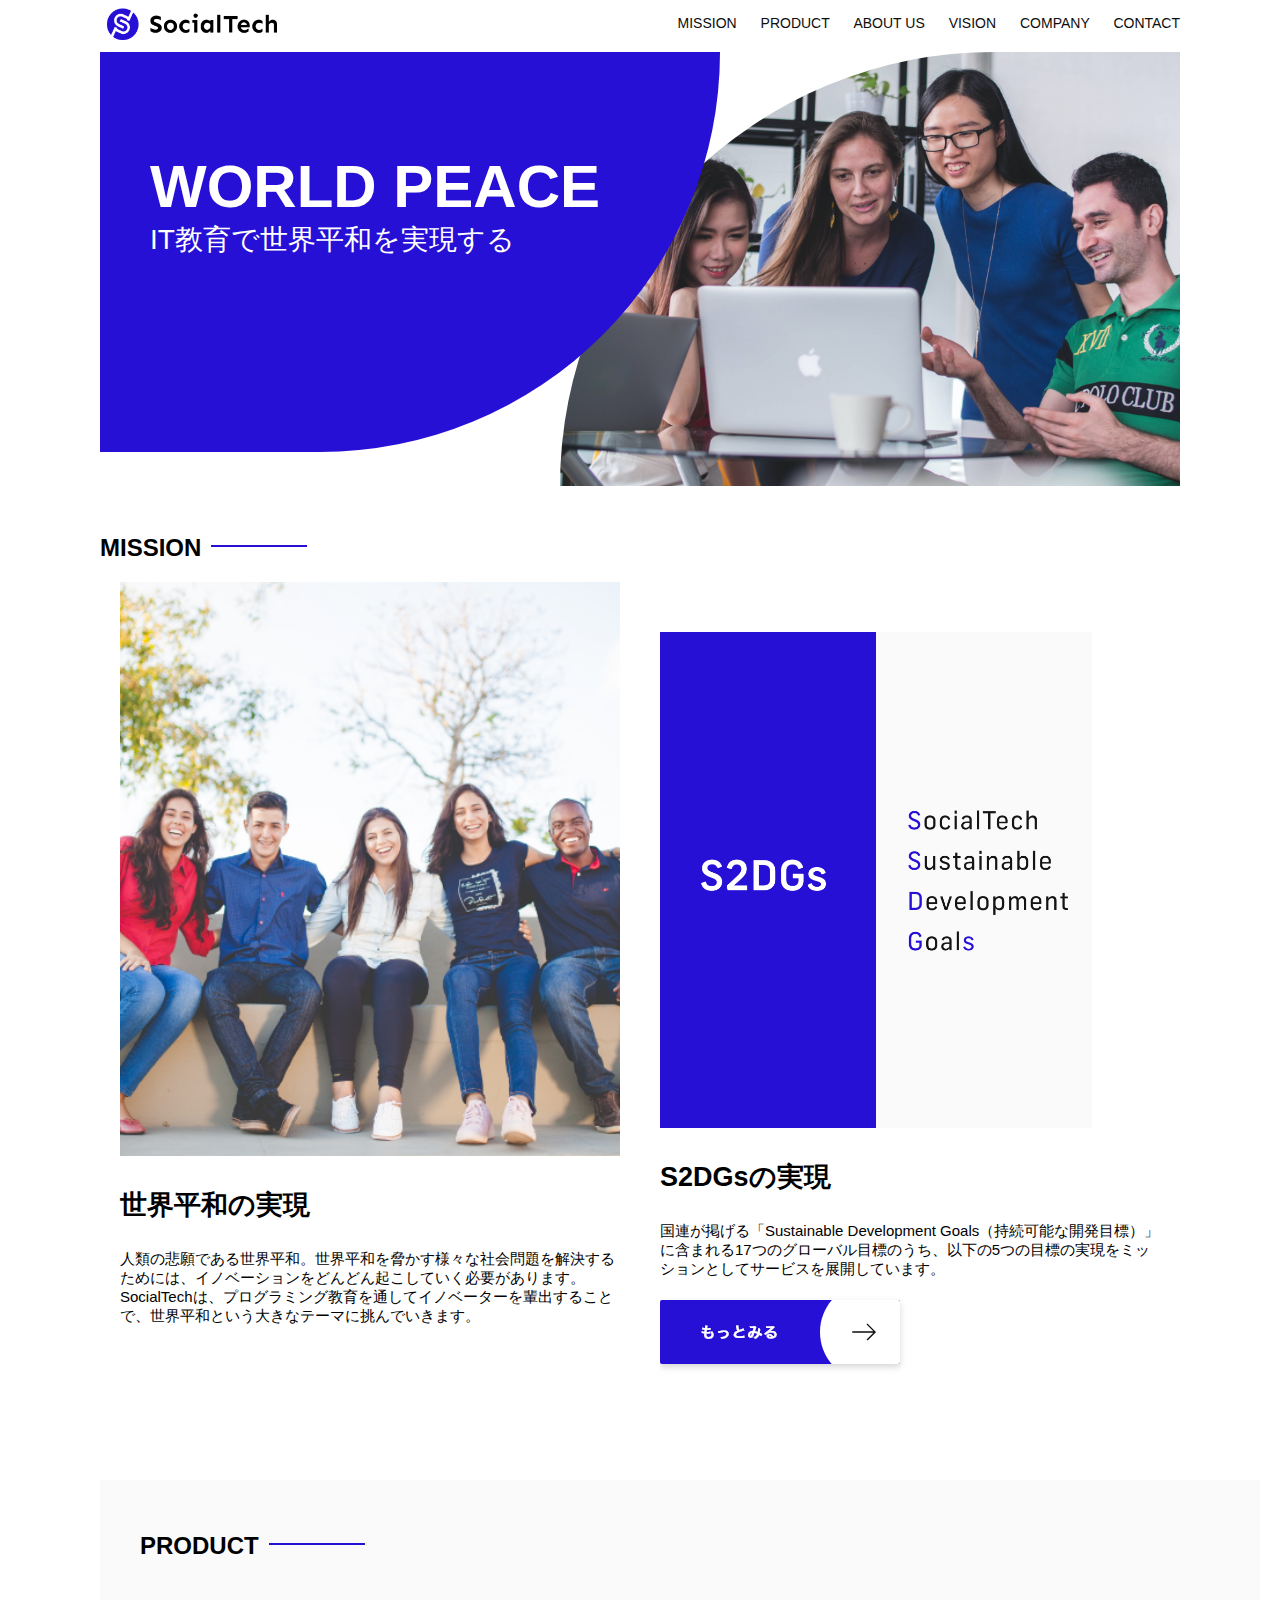
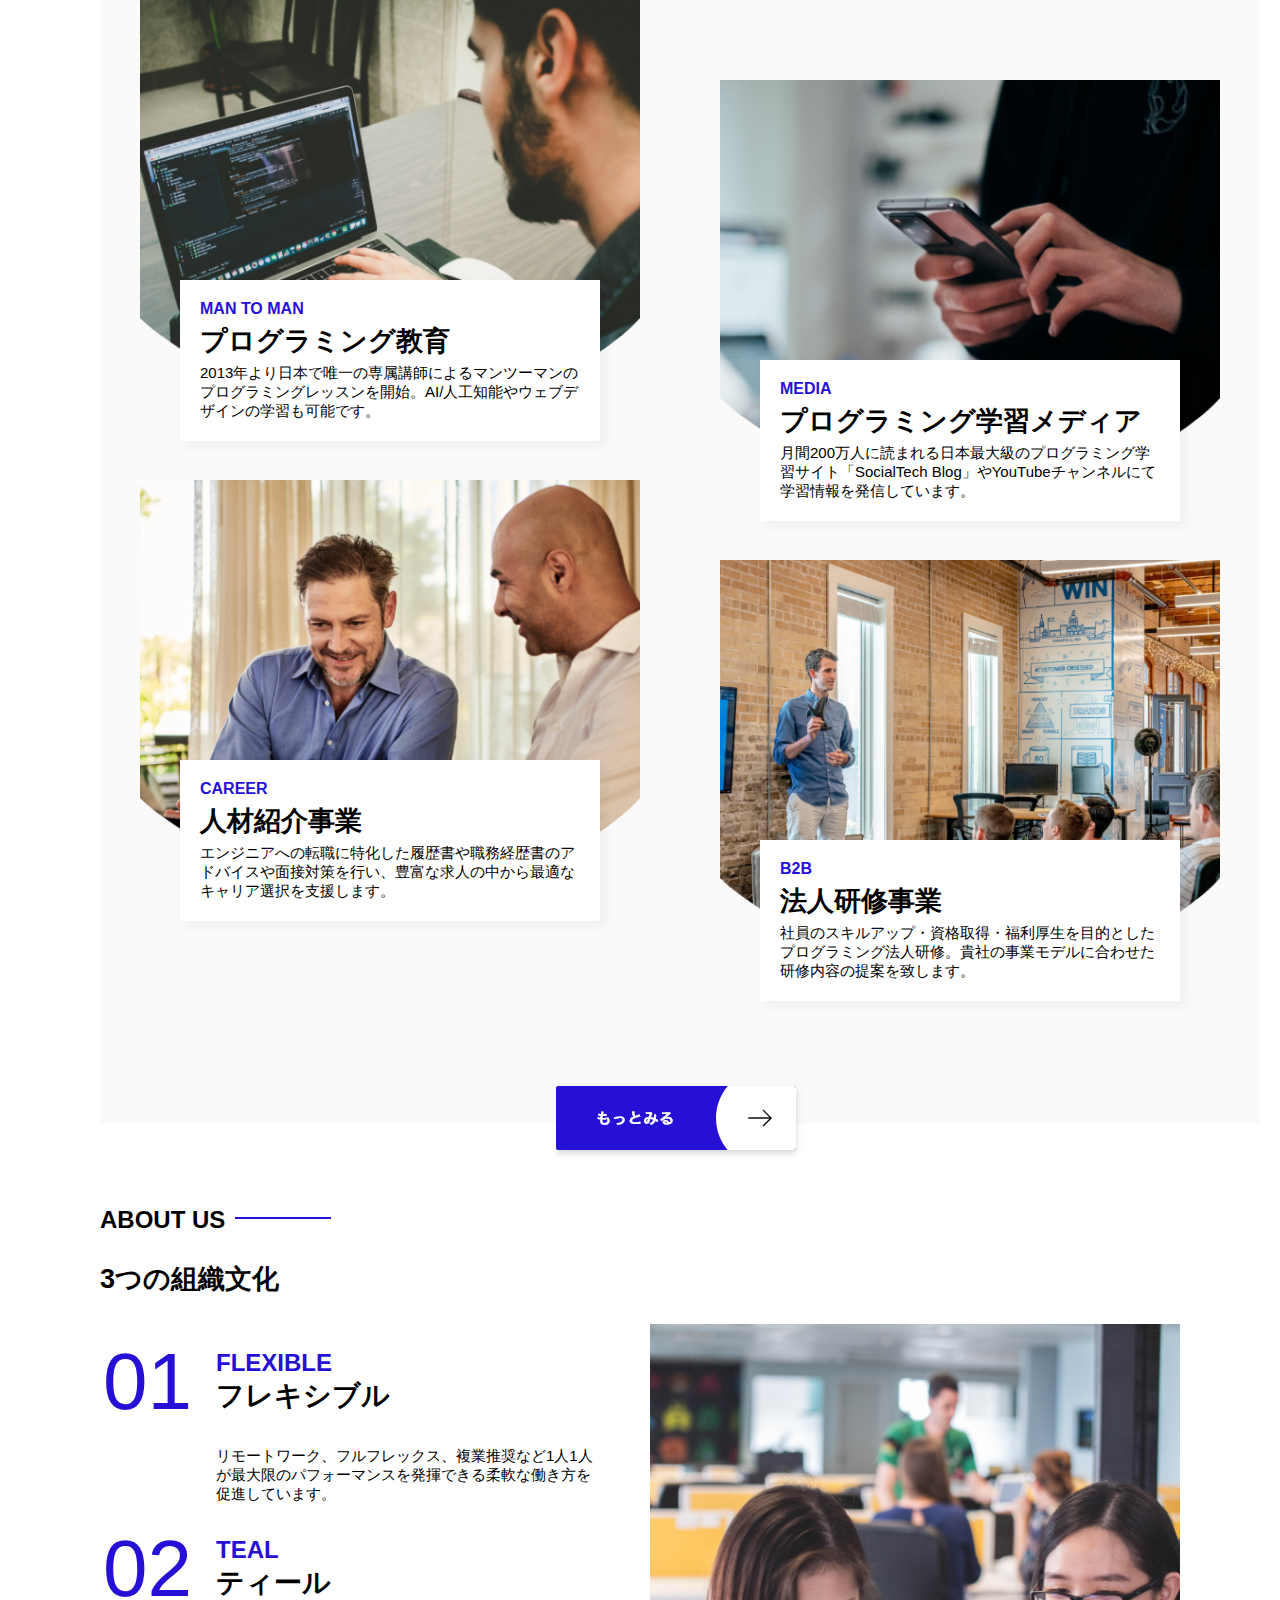
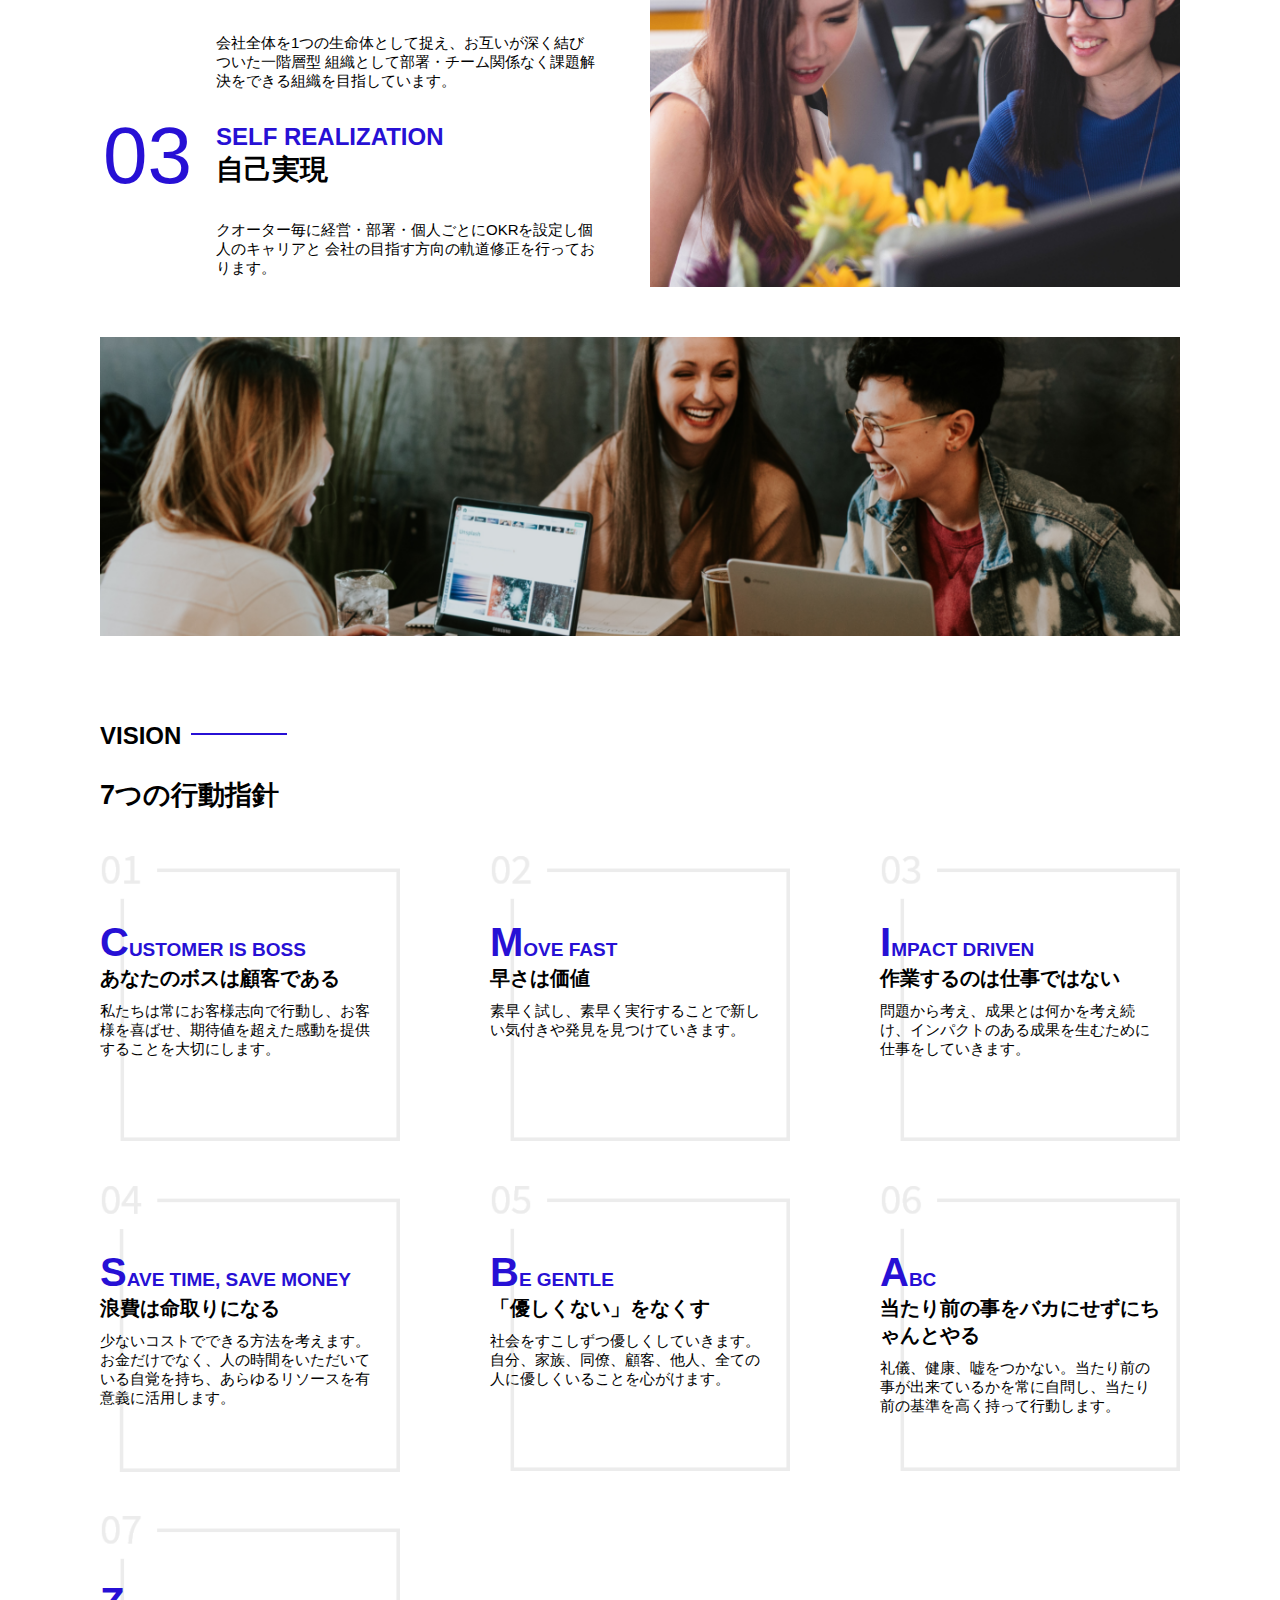
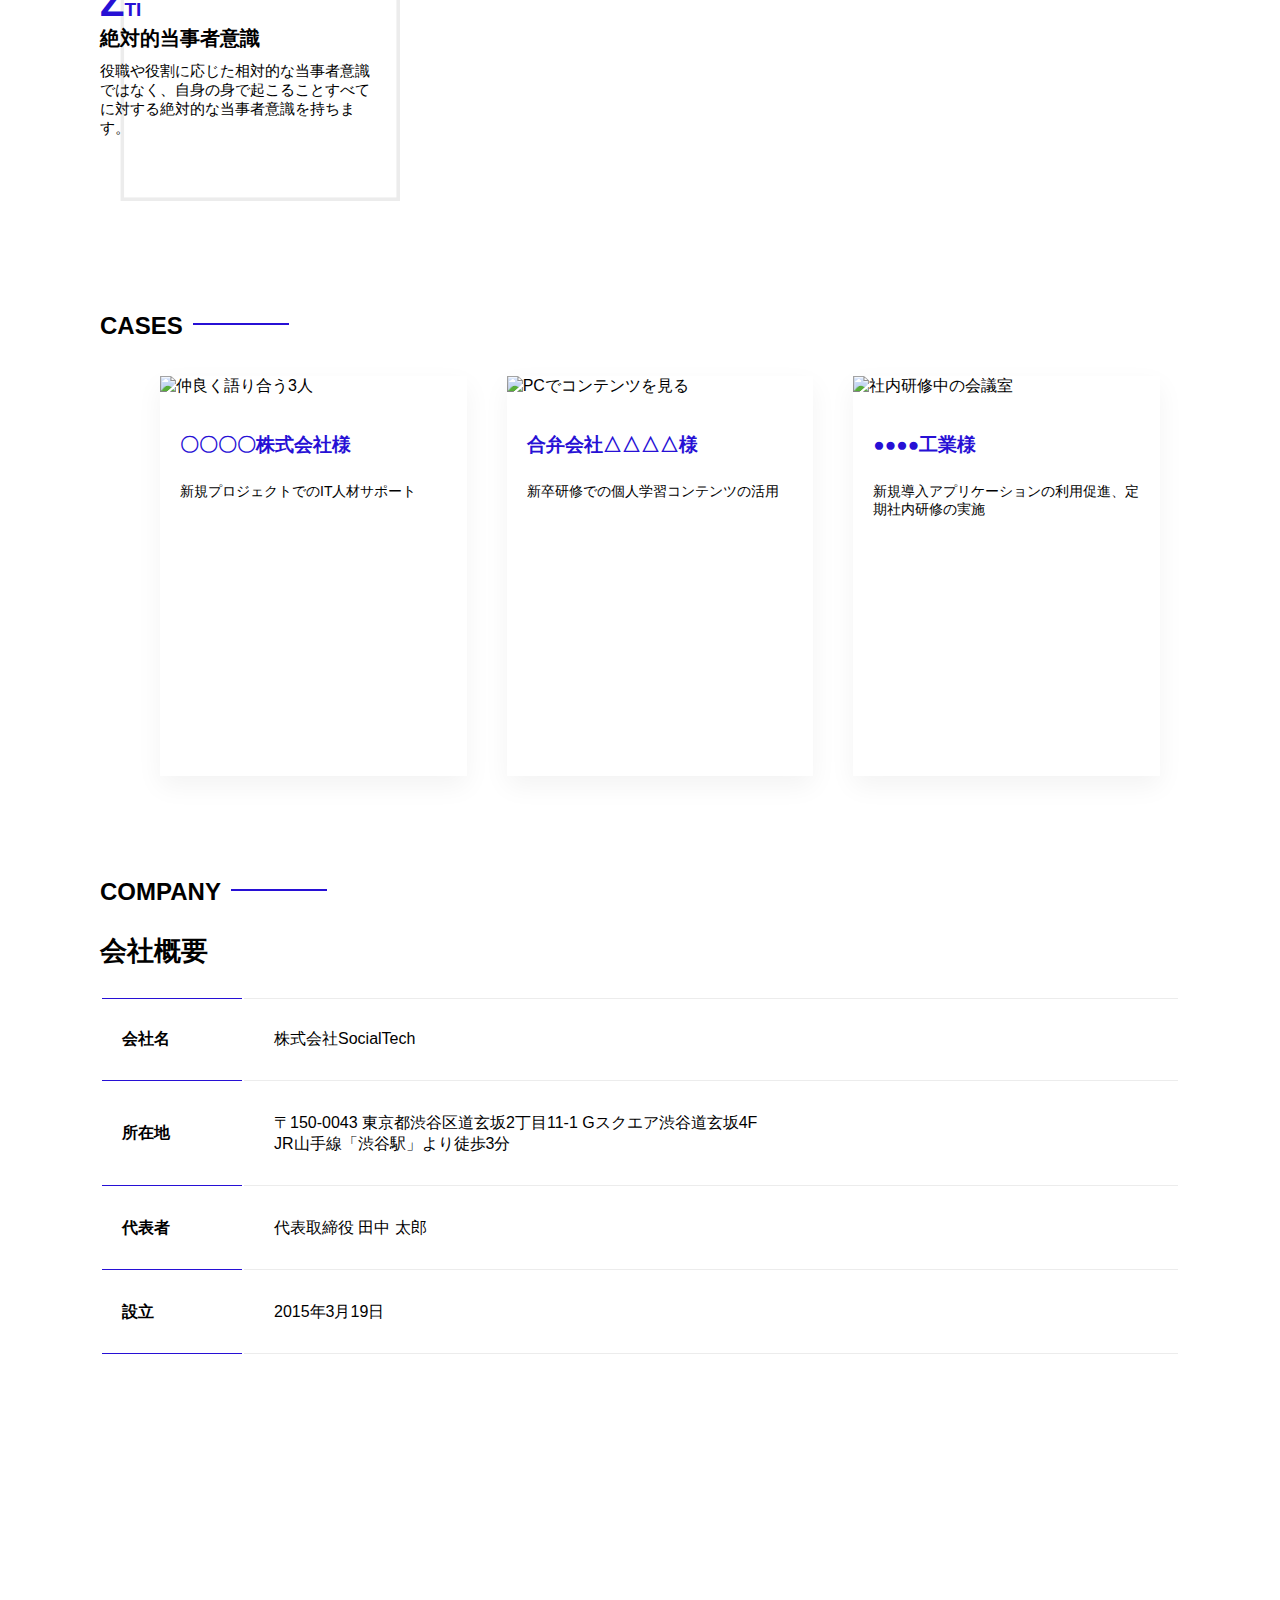
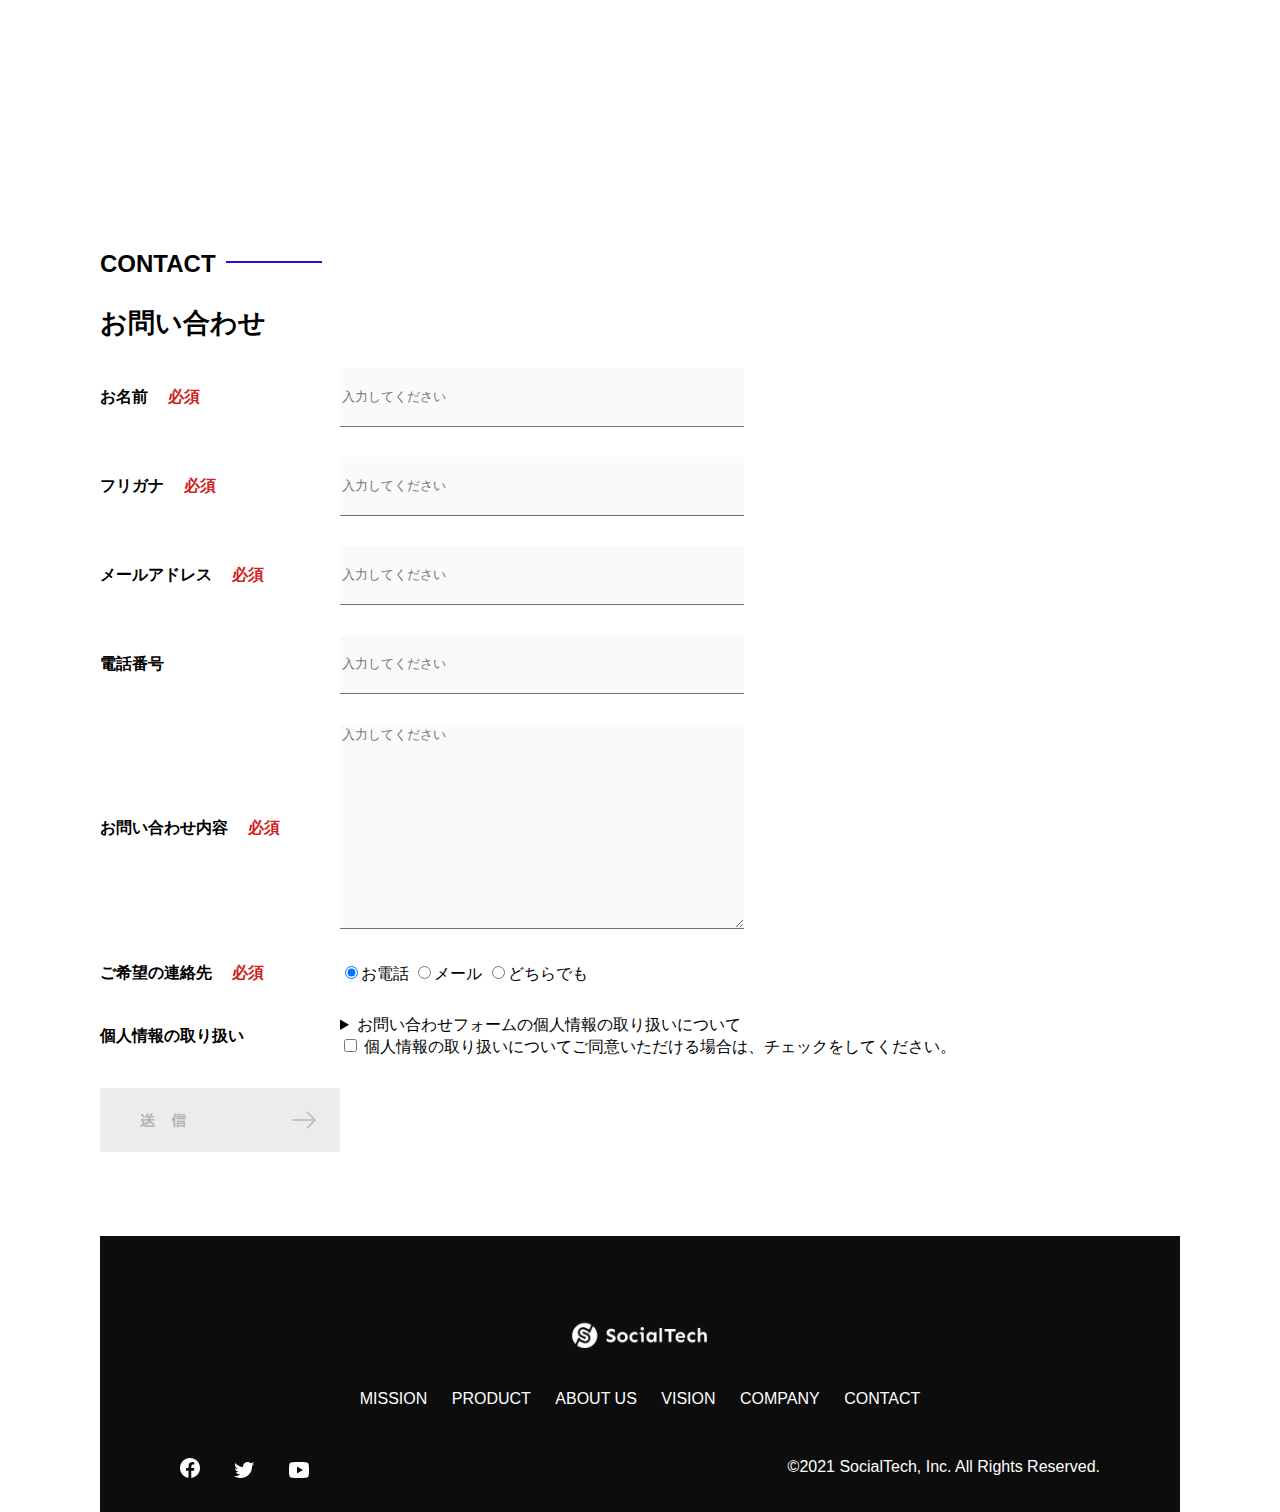
==== socialtech-kadai_012/socialtech-kadai_012/index.html @ 25fab393 "socialtech-kadai_012を実施" ====
<!DOCTYPE html>
<html>
  <head>
    <title>SocialTech</title>
    <meta charset="UTF-8" />
    <meta
      name="description"
      content="SocialTechはEdTech業界のリーディングカンパニーを目指します。"
    />
    <meta name="viewport" content="width=device-width, initial-scale=1.0" />
    <link rel="stylesheet" href="style.css" />
  </head>
  <body>
    <!-- ヘッダー -->
    <header>
      <!-- ロゴ -->
      <a href="index.html" id="logo"
        ><img src="images/logo.png" alt="トップページに戻る"
      /></a>

      <!-- PC用ナビゲーション -->
      <nav id="nav-pc">
        <a href="mission.html">MISSION</a>
        <a href="product.html">PRODUCT</a>
        <a href="index.html#aboutus">ABOUT US</a>
        <a href="index.html#vision">VISION</a>
        <a href="index.html#company">COMPANY</a>
        <a href="index.html#contact">CONTACT</a>
      </nav>
    </header>
    <main>
      <article>
        <!-- メインビジュアル -->
        <section id="main-visual">
          <div id="main-message">
            <h1>WORLD PEACE</h1>
            <p>IT教育で世界平和を実現する</p>
          </div>
          <img
            src="images/index/index-main.png"
            alt="PCの周りに集まる多国籍の仲間たち"
          />
        </section>
        <!--ミッション-->
        <section id="mission">
          <h2 class="index-h2">MISSION</h2>
          <div id="mission-flex">
            <div>
              <img
                id="mission-photo"
                src="images/index/index-mission.png"
                alt="屋外のベンチで写真を撮影する多国籍の仲間たち"
              />
              <h3>世界平和の実現</h3>
              <p>
                人類の悲願である世界平和。世界平和を脅かす様々な社会問題を解決するためには、イノベーションをどんどん起こしていく必要があります。SocialTechは、プログラミング教育を通してイノベーターを輩出することで、世界平和という大きなテーマに挑んでいきます。
              </p>
            </div>
            <div>
              <img id="s2dgs" src="images/index/s2dgs.png" alt="S2DGs" />
              <h3>S2DGsの実現</h3>
              <p>
                国連が掲げる「Sustainable Development
                Goals（持続可能な開発目標）」に含まれる17つのグローバル目標のうち、以下の5つの目標の実現をミッションとしてサービスを展開しています。
              </p>
              <a href="mission.html">
                <img src="images/button-more.png" alt="もっとみる" />
              </a>
            </div>
          </div>
        </section>
        <!-- プロダクト -->
        <section id="product">
          <h2 class="index-h2">PRODUCT</h2>
          <div>
            <div id="product-left">
              <div>
                <img
                  class="product-photo"
                  src="images/index/index-mantoman.png"
                  alt="PCでコードを書く男性"
                />
                <div class="product-explain">
                  <span>MAN TO MAN</span>
                  <h3>プログラミング教育</h3>
                  <p>
                    2013年より日本で唯一の専属講師によるマンツーマンのプログラミングレッスンを開始。AI/人工知能やウェブデザインの学習も可能です。
                  </p>
                </div>
              </div>
              <div>
                <img
                  class="product-photo"
                  src="images/index/index-career.png"
                  alt="笑顔で話し合う2人の男性"
                />
                <div class="product-explain">
                  <span>CAREER</span>
                  <h3>人材紹介事業</h3>
                  <p>
                    エンジニアへの転職に特化した履歴書や職務経歴書のアドバイスや面接対策を行い、豊富な求人の中から最適なキャリア選択を支援します。
                  </p>
                </div>
              </div>
            </div>
            <div id="product-right">
              <div>
                <img
                  class="product-photo"
                  src="images/index/index-media.png"
                  alt="スマートフォンを操作する人"
                />
                <div class="product-explain">
                  <span>MEDIA</span>
                  <h3>プログラミング学習メディア</h3>
                  <p>
                    月間200万人に読まれる日本最大級のプログラミング学習サイト「SocialTech
                    Blog」やYouTubeチャンネルにて学習情報を発信しています。
                  </p>
                </div>
              </div>
              <div>
                <img
                  class="product-photo"
                  src="images/index/index-b2b.png"
                  alt="講演中の男性とそれを聴く人々"
                />
                <div class="product-explain">
                  <span>B2B</span>
                  <h3>法人研修事業</h3>
                  <p>
                    社員のスキルアップ・資格取得・福利厚生を目的としたプログラミング法人研修。貴社の事業モデルに合わせた研修内容の提案を致します。
                  </p>
                </div>
              </div>
            </div>
          </div>
          <div>
            <a id="product-more" href="product.html">
              <img src="images/button-more.png" alt="もっとみる" />
            </a>
          </div>
        </section>
        <!---ABOUT US-->
        <section id="aboutus">
          <h2 class="index-h2">ABOUT US</h2>
          <h3>3つの組織文化</h3>
          <div>
            <table class="culture-table">
              <tr>
                <td>
                  <span class="culture-num">01</span>
                </td>
                <td>
                  <span class="culture-en">FLEXIBLE</span>
                  <span class="culture-jp">フレキシブル</span>
                </td>
              </tr>
              <tr>
                <td>
                  <!--空のセル-->
                </td>
                <td>
                  <p class="culture-description">
                    リモートワーク、フルフレックス、複業推奨など1人1人が最大限のパフォーマンスを発揮できる柔軟な働き方を促進しています。
                  </p>
                </td>
              </tr>
              <tr>
                <td>
                  <span class="culture-num">02</span>
                </td>
                <td>
                  <span class="culture-en">TEAL</span>
                  <span class="culture-jp">ティール</span>
                </td>
              </tr>
              <tr>
                <td>
                  <!--空のセル-->
                </td>
                <td>
                  <p class="culture-description">
                    会社全体を1つの生命体として捉え、お互いが深く結びついた一階層型
                    組織として部署・チーム関係なく課題解決をできる組織を目指しています。
                  </p>
                </td>
              </tr>
              <tr>
                <td>
                  <span class="culture-num">03</span>
                </td>
                <td>
                  <span class="culture-en">SELF REALIZATION</span>
                  <span class="culture-jp">自己実現</span>
                </td>
              </tr>
              <tr>
                <td>
                  <!--空のセル-->
                </td>
                <td>
                  <p class="culture-description">
                    クオーター毎に経営・部署・個人ごとにOKRを設定し個人のキャリアと
                    会社の目指す方向の軌道修正を行っております。
                  </p>
                </td>
              </tr>
            </table>
            <img
              class="culture-img"
              src="images/index/index-aboutus1.png"
              alt="笑顔で話し合う2人の女性"
            />
          </div>
          <img
            class="culture-img2"
            src="images/index/index-aboutus2.png"
            alt="笑顔で話し合う3人の男女"
          />
        </section>
        <!-- VISION -->
        <section id="vision">
          <h2 class="index-h2">VISION</h2>
          <h3>7つの行動指針</h3>
          <div>
            <div class="vision-box">
              <img src="images/index/vision-01.png" alt="01" />
              <span>
                <h4>CUSTOMER IS BOSS</h4>
                <h5>あなたのボスは顧客である</h5>
                <p>
                  私たちは常にお客様志向で行動し、お客様を喜ばせ、期待値を超えた感動を提供することを大切にします。
                </p>
              </span>
            </div>
            <div class="vision-box">
              <img src="images/index/vision-02.png" alt="02" />
              <span>
                <h4>MOVE FAST</h4>
                <h5>早さは価値</h5>
                <p>
                  素早く試し、素早く実行することで新しい気付きや発見を見つけていきます。
                </p>
              </span>
            </div>
            <div class="vision-box">
              <img src="images/index/vision-03.png" alt="03" />
              <span>
                <h4>IMPACT DRIVEN</h4>
                <h5>作業するのは仕事ではない</h5>
                <p>
                  問題から考え、成果とは何かを考え続け、インパクトのある成果を生むために仕事をしていきます。
                </p>
              </span>
            </div>
            <div class="vision-box">
              <img src="images/index/vision-04.png" alt="04" />
              <span>
                <h4>SAVE TIME, SAVE MONEY</h4>
                <h5>浪費は命取りになる</h5>
                <p>
                  少ないコストでできる方法を考えます。お金だけでなく、人の時間をいただいている自覚を持ち、あらゆるリソースを有意義に活用します。
                </p>
              </span>
            </div>
            <div class="vision-box">
              <img src="images/index/vision-05.png" alt="05" />
              <span>
                <h4>BE GENTLE</h4>
                <h5>「優しくない」をなくす</h5>
                <p>
                  社会をすこしずつ優しくしていきます。自分、家族、同僚、顧客、他人、全ての人に優しくいることを心がけます。
                </p>
              </span>
            </div>
            <div class="vision-box">
              <img src="images/index/vision-06.png" alt="06" />
              <span>
                <h4>ABC</h4>
                <h5>当たり前の事をバカにせずにちゃんとやる</h5>
                <p>
                  礼儀、健康、嘘をつかない。当たり前の事が出来ているかを常に自問し、当たり前の基準を高く持って行動します。
                </p>
              </span>
            </div>
            <div class="vision-box">
              <img src="images/index/vision-07.png" alt="07" />
              <span>
                <h4>ZTI</h4>
                <h5>絶対的当事者意識</h5>
                <p>
                  役職や役割に応じた相対的な当事者意識ではなく、自身の身で起こることすべてに対する絶対的な当事者意識を持ちます。
                </p>
              </span>
            </div>
          </div>
        </section>
        <!-- CASES -->
        <section id="cases">
          <h2 class="index-h2">CASES</h2>
          <ul>
            <li class="case-card">
              <img class="case-img" src="/images/index/case-1.png" alt="仲良く語り合う3人">
              <div class="case-info">
                <h4 class="case-name">〇〇〇〇株式会社様</h4>
                <p class="case-content">新規プロジェクトでのIT人材サポート</p>
              </div>
            </li>
            <li class="case-card">
              <img class="case-img" src="/images/index/case-2.png" alt="PCでコンテンツを見る">
              <div class="case-info">
                <h4 class="case-name">合弁会社△△△△様</h4>
                <p class="case-content">新卒研修での個人学習コンテンツの活用</p>
              </div>
            </li>
            <li class="case-card">
              <img class="case-img" src="/images/index/case-3.png" alt="社内研修中の会議室">
              <div class="case-info">
                <h4 class="case-name">●●●●工業様</h4>
                <p class="case-content">新規導入アプリケーションの利用促進、定期社内研修の実施</p>
              </div>
            </li>
          </ul>
        </section>
        <!-- COMPANY -->
        <section id="company">
          <h2 class="index-h2">COMPANY</h2>
          <h3>会社概要</h3>
          <table id="company-table">
            <tr>
              <th class="tableheader-first">会社名</th>
              <td class="cell-first">株式会社SocialTech</td>
            </tr>
            <tr>
              <th class="tableheader">所在地</th>
              <td class="cell">
                〒150-0043 東京都渋谷区道玄坂2丁目11-1 Gスクエア渋谷道玄坂4F<br />JR山手線「渋谷駅」より徒歩3分
              </td>
            </tr>
            <tr>
              <th class="tableheader">代表者</th>
              <td class="cell">代表取締役 田中 太郎</td>
            </tr>
            <tr>
              <th class="tableheader">設立</th>
              <td class="cell">2015年3月19日</td>
            </tr>
          </table>
          <iframe
            src="https://www.google.com/maps/embed?pb=!1m18!1m12!1m3!1d3241.7759544892483!2d139.69399665123464!3d35.65789123876098!2m3!1f0!2f0!3f0!3m2!1i1024!2i768!4f13.1!3m3!1m2!1s0x60188caa0042e8d1%3A0xba130bea826a7aa2!2z44CSMTUwLTAwNDMg5p2x5Lqs6YO95riL6LC35Yy66YGT546E5Z2C77yS5LiB55uu77yR77yR4oiS77yR!5e0!3m2!1sja!2sjp!4v1636872991912!5m2!1sja!2sjp"
            style="border: 0"
            allowfullscreen=""
            loading="lazy"
          >
          </iframe>
        </section>
        <!-- お問い合わせフォーム -->
        <section id="contact">
          <h2 class="index-h2">CONTACT</h2>
          <h3>お問い合わせ</h3>
          <form>
            <div>
              <div class="contact-heading">
                <label class="contact-label"
                  >お名前<span class="contact-span">必須</span></label
                >
              </div>
              <div class="contact-form">
                <input
                  type="text"
                  name="name"
                  placeholder="入力してください"
                  class="contact-textbox"
                />
              </div>
            </div>
            <div>
              <div class="contact-heading">
                <label class="contact-label"
                  >フリガナ<span class="contact-span">必須</span></label
                >
              </div>
              <div>
                <input
                  type="text"
                  name="hurigana"
                  placeholder="入力してください"
                  class="contact-textbox"
                />
              </div>
            </div>
            <div>
              <div class="contact-heading">
                <label class="contact-label"
                  >メールアドレス<span class="contact-span">必須</span></label
                >
              </div>
              <div>
                <input
                  type="text"
                  name="email"
                  placeholder="入力してください"
                  class="contact-textbox"
                />
              </div>
            </div>
            <div>
              <div class="contact-heading">
                <label class="contact-label">電話番号</label>
              </div>
              <div>
                <input
                  type="text"
                  name="tel"
                  placeholder="入力してください"
                  class="contact-textbox"
                />
              </div>
            </div>
            <div>
              <div class="contact-heading">
                <label class="contact-label"
                  >お問い合わせ内容<span class="contact-span">必須</span></label
                >
              </div>
              <div>
                <textarea
                  class="contact-textarea"
                  placeholder="入力してください"
                  name="message"
                ></textarea>
              </div>
            </div>
            <div>
              <div class="contact-heading">
                <label class="contact-label"
                  >ご希望の連絡先<span class="contact-span">必須</span></label
                >
              </div>
              <div>
                <input
                  class="radiobutton"
                  type="radio"
                  value="tel"
                  name="contact"
                  checked
                /><label>お電話</label>
                <input
                  class="radiobutton"
                  type="radio"
                  value="mail"
                  name="contact"
                /><label>メール</label>
                <input
                  class="radiobutton"
                  type="radio"
                  value="both"
                  name="contact"
                /><label>どちらでも</label>
              </div>
            </div>
            <div>
              <div class="contact-heading">
                <label class="contact-label">個人情報の取り扱い</label>
              </div>
              <div>
                <details>
                  <summary>
                    お問い合わせフォームの個人情報の取り扱いについて
                  </summary>
                  <div>
                    <span>１．組織の名称又は氏名</span><br />
                    株式会社SocialTech<br /><br />
                    <span
                      >２．個人情報保護管理者（若しくはその代理人）の氏名又は職名、所属及び連絡先
                      鈴木 一郎 コーポレート部</span
                    ><br />
                    メールアドレス：support@socialtech.net<br />
                    TEL：03-xxxx-xxxx<br />
                    <span>３．個人情報の利用目的</span><br />
                    ・本サービス及び本サービスに関連する情報の提供又はそれらに関する連絡のため<br />
                    ・ユーザーの本人確認のため<br />
                    ・当社サービスのご案内のため<br />
                    ・当社の商品等の広告または宣伝（電子メールによるものを含むものとします。）<br /><br />
                    <span>４．個人情報の取り扱い業務の委託</span><br />
                    個人情報の取扱業務の全部または一部を外部に業務委託する場合があります。<br />
                    その際、弊社は、個人情報を適切に保護できる管理体制を敷き実行していることを条件として<br />
                    委託先を厳選したうえで、機密保持契約を委託先と締結し、お客様の個人情報を厳密に管理させます。<br /><br />
                    <span>５．個人情報の開示等の請求</span><br />
                    お客様は、弊社に対してご自身の個人情報の開示等（利用目的の通知、開示、内容の訂正・追加・削除、利用の停止または消去、第三者への提供の停止）に関して、当社問合わせ窓口に申し出ることができます。<br />
                    その際、弊社はお客様ご本人を確認させていただいたうえで、合理的な期間内に対応いたします。<br /><br />
                    なお、個人情報に関する弊社問合わせ先は、次の通りです。<br /><br />
                    株式会社SocialTech　個人情報問合せ窓口<br />
                    〒150-0043　東京都渋谷区道玄坂2丁目11-1 Ｇスクエア渋谷道玄坂
                    4F<br />
                    メールアドレス：support@socialtech.net　TEL：03-xxxx-xxxx<br /><br />
                    <span>６．個人情報を提供されることの任意性について</span
                    ><br /><br />
                    お客様がご自身の個人情報を弊社に提供されるか否かは、お客様のご判断によりますが、もしご提供されない場合には、適切なサービスが提供できない場合がありますので予めご了承ください。
                  </div>
                </details>
                <input type="checkbox" name="agree" />
                <span
                  >個人情報の取り扱いについてご同意いただける場合は、チェックをしてください。</span
                >
              </div>
            </div>
            <input
              type="image"
              value="Submit"
              src="images/button-submit.png"
              alt="送信する"
            />
          </form>
        </section>
      </article>
      <footer>
        <div id="footer-logo">
          <img src="images/logo-sp.png" alt="SocialTech" />
        </div>
        <div id="footer-link">
          <a href="mission.html">MISSION</a>
          <a href="product.html">PRODUCT</a>
          <a href="index.html#aboutus">ABOUT US</a>
          <a href="index.html#vision">VISION</a>
          <a href="index.html#company">COMPANY</a>
          <a href="index.html#contact">CONTACT</a>
        </div>
        <div id="sns-footer">
          <a href="https://www.facebook.com/sejuku2013"
            ><img src="images/button-facebook.png" alt="Facebookのリンク"
          /></a>
          <a href="https://twitter.com/samuraijuku"
            ><img src="images/button-twitter.png" alt="Twitterのリンク"
          /></a>
          <a href="https://www.youtube.com/channel/UCCFOQO5aDK0xXam4cUQXT8g"
            ><img src="images/button-youtube.png" alt="YouTubeのリンク"
          /></a>
          <span id="copyright"
            >&copy;2021 SocialTech, Inc. All Rights Reserved.
          </span>
        </div>
      </footer>
    </main>
  </body>
</html>
---- socialtech-kadai_012/socialtech-kadai_012/style.css ----
/* PC、スマホ共通スタイル */
body {
  font-family: "Source Sans Pro", "Hiragino Kaku Gothic ProN", Meiryo, Arial,
    sans-serif;
}

p {
  font-size: 15px;
}

/*================
PC用のスタイル 
=================*/
/* 横幅設定 */
body {
  max-width: 1080px;
  min-width: 960px;
  margin: 0 auto 0 auto;
}

/* ヘッダー */
header {
  display: flex;
  justify-content: space-between;
}

/* ナビゲーションのレイアウト */
#nav-pc {
  text-align: right;
  font-size: 14px;
  padding-top: 15px;
}

/* ナビゲーションのリンクの装飾設定 */
#nav-pc>a {
  text-decoration: none;
  margin-left: 20px;
}

#nav-pc>a:link {
  color: #0d0d0d;
}

#nav-pc>a:visited {
  color: #0d0d0d;
}

#nav-pc>a:hover {
  color: #0d0d0d;
  text-decoration: underline;
}

#nav-pc>a:active {
  color: #0d0d0d;
}

/* メインビジュアル*/
#main-visual {
  position: relative;
  height: 400px;
}

#main-message {
  position: absolute;
  top: 0;
  left: 0;
  background-color: #2710d5;
  color: #ffffff;
  border-radius: 0 0 476px 0;
  max-width: 620px;
  height: 100%;
  width: 100%;
  z-index: 11;
}

#main-message>h1 {
  font-size: 60px;
  font-weight: bold;
  margin: 100px 0 0 50px;
}

#main-message>p {
  font-size: 28px;
  margin: 0 0 0 50px;
}

#main-visual>img {
  max-width: 620px;
  border-radius: 476px 0 0 0;
  position: absolute;
  top: 0;
  right: 0;
  z-index: 10;
}

/* 見出し */
h2 {
  margin: 40px 0 0 0;
}

h2::after {
  content: url("images/line.png");
  margin-left: 10px;
}

h3 {
  font-size: 27px;
}

/* ミッション */
#mission {
  margin: 80px auto 80px auto;
  width: 100%;
}

#mission-flex {
  width: 100%;
  display: flex;
}

#mission-flex>div {
  width: 50%;
  margin: 20px;
}

#mission-photo {
  width: 100%;
}

#s2dgs {
  margin-top: 50px;
}

/* プロダクト */
#product {
  background-color: #fafafa;
  width: 100%;
  margin: 80px 0 80px 0;
  padding: 10px 40px 0px 40px;
}

/* 外枠 */
#product>div {
  margin-top: 40px;
  display: flex;
}

/* 左のカラム */
#product-left {
  width: 50%;
  margin-right: 20px;
}

/* 右のカラム */
#product-right {
  width: 50%;
  margin-left: 20px;
  margin-top: 80px;
}

/* 画像＋説明の枠 */
#product-left>div {
  position: relative;
  height: 480px;
  margin-right: 20px;
}

#product-right>div {
  position: relative;
  height: 480px;
  margin-left: 20px;
}

/* 画像 */
.product-photo {
  width: 100%;
}

/* 説明文の枠 */
.product-explain {
  background-color: #ffffff;
  position: absolute;
  left: 0;
  top: 280px;
  margin: 0 40px 0 40px;
  padding: 20px;
  box-shadow: 5px 5px 10px rgba(0, 0, 0, 0.05);
}

/* 説明文の英語 */
.product-explain>span {
  color: #2710d5;
  font-weight: bold;
  font-size: 16px;
  margin: 0;
}

/* 説明文の見出し */
.product-explain>h3 {
  margin: 5px 0 5px 0;
}

/* 説明文 */
.product-explain>p {
  margin: 0;
}

/* 「もっとみる」ボタン */
#product-more {
  margin: 0 auto -42px auto;
}

/* ABOUT US */
#aboutus {
  margin: 80px auto 80px auto;
}

/* 3つの組織文化と画像を入れる枠 */
#aboutus>div {
  display: flex;
}

/* 画像 */
.culture-img {
  width: 100%;
  align-self: flex-start;
}

.culture-img2 {
  margin-top: 50px;
  width: 100%;
}

/* 3つの組織文化の表 */
.culture-table {
  max-width: 500px;
  margin-right: 50px;
}

/* 番号 */
.culture-num {
  font-size: 80px;
  color: #2710d5;
  margin: 0 20px 0 0;
}

/* 組織文化英語 */
.culture-en {
  color: #2710d5;
  font-weight: bold;
  font-size: 24px;
  display: block;
}

/* 組織文化日本語 */
.culture-jp {
  font-size: 28px;
  font-weight: bold;
}

/* 説明文 */
.culture-description {
  margin: 0;
}

/* ビジョン */
#vision {
  margin: 80px auto 80px auto;
}

/* セクション内の外枠 */
#vision>div {
  width: 100%;
  display: flex;
  justify-content: space-between;
  flex-wrap: wrap;
}

/* 7つの行動指針の枠 */
.vision-box {
  width: 300px;
  height: 300px;
  margin-bottom: 30px;
  position: relative;
}

.vision-box>img {
  width: 100%;
  height: auto;
  position: absolute;
  top: 0;
  left: 0;
  z-index: 30;
}

.vision-box>span {
  position: absolute;
  top: 0;
  left: 0;
  z-index: 31;
  margin-right: 20px;
}

.vision-box>span>h4 {
  color: #2710d5;
  font-size: 19px;
  margin: 80px 0 0 0;

}

.vision-box>span>h4::first-letter {
  font-size: 40px;
}

.vision-box>span>h5 {
  font-size: 20px;
  margin: 0 0 0 0;
}

.vision-box>span>p {
  margin: 10px 0 0 0;
}

/* 会社概要 */
#company {
  margin: 80px auto 80px auto;
}

#company-table {
  width: 100%;
}

.tableheader {
  text-align: left;
  padding: 20px;
  border-bottom-color: #2710d5;
  border-bottom-width: 1px;
  border-bottom-style: solid;
  width: 100px;
}

.tableheader-first {
  text-align: left;
  padding: 20px;
  border-bottom-color: #2710d5;
  border-bottom-width: 1px;
  border-bottom-style: solid;
  border-top-color: #2710d5;
  border-top-width: 1px;
  border-top-style: solid;
  width: 100px;
}

.cell {
  padding: 30px;
  border-bottom-color: #ececec;
  border-bottom-width: 1px;
  border-bottom-style: solid;
}

.cell-first {
  padding: 30px;
  border-bottom-color: #ececec;
  border-bottom-width: 1px;
  border-bottom-style: solid;
  border-top-color: #ececec;
  border-top-width: 1px;
  border-top-style: solid;
}

#company>iframe {
  width: 100%;
  height: 368px;
  margin-top: 40px;
}

/* お問い合わせ */
#contact {
  margin: 80px auto 80px auto;
}

/* 外枠 */
#contact>form>div {
  display: flex;
  flex-direction: row;
  flex-wrap: wrap;
  padding-bottom: 30px;
}

/* 左列の見出し */
.contact-heading {
  width: 240px;
  align-self: center;
}

/* 見出しのラベル */
.contact-label {
  font-weight: bold;
}

/* 必須 */
.contact-span {
  color: #ce2222;
  margin: 0 0 0 20px;
  font-weight: bold;
}

/* テキストボックス */
.contact-textbox {
  border-top: 0;
  border-left: 0;
  border-right: 0;
  border-bottom-width: 1px;
  border-bottom-color: #707070;
  border-bottom-style: solid;
  background-color: #fafafa;
  width: 400px;
  height: 56px;
}

/* お問い合わせ内容のテキストエリア */
.contact-textarea {
  border-top: 0;
  border-left: 0;
  border-right: 0;
  border-bottom-width: 1px;
  border-bottom-color: #707070;
  border-bottom-style: solid;
  background-color: #fafafa;
  width: 400px;
  height: 200px;
}

/* 個人情報の取り扱い */
details {
  width: 700px;
}

details>div {
  background-color: #fafafa;
  padding: 20px;
}

details>div>span {
  font-weight: bold;
}

/* フッター */
footer {
  background-color: #0d0d0d;
  text-align: center;
  padding: 80px 80px 30px 80px;
}

#footer-logo {
  margin-bottom: 30px;
}

#footer-link {
  margin-bottom: 50px;
}
#footer-link > a {
  text-decoration: none;
  margin: 10px;
}
#footer-link > a:link {
  color: #ffffff;
}
#footer-link > a:visited {
  color: #ffffff;
}
#footer-link > a:hover {
  color: #ffffff;
  text-decoration: underline;
}
#footer-link > a:active {
  color: #ffffff;
}

#sns-footer {
  text-align: left;
  width: 100%;
}

#sns-footer > a {
  margin-right: 30px;
}

#copyright {
  color: #ffffff;
  float: right;
}

#cases{
  margin:40px 0 40px 0;
  width: 100%;
}

ul{
  display:flex;
}

li{
  width:33%;
  margin:20px;
  list-style-type: none;
}

.case-card{
  background-color: #FFFFFF;
  min-height: 400px;
  box-shadow: 0 10px 25px 0 rgba(0, 0, 0, 0.05);
}

.case-img{
  width:100%;
}

.case-info{
  padding:10px 20px;
}

.case-name{
  color: #2710d5;
  font-size: 19px;
}

.case-content{
  font-size: 14px;
}
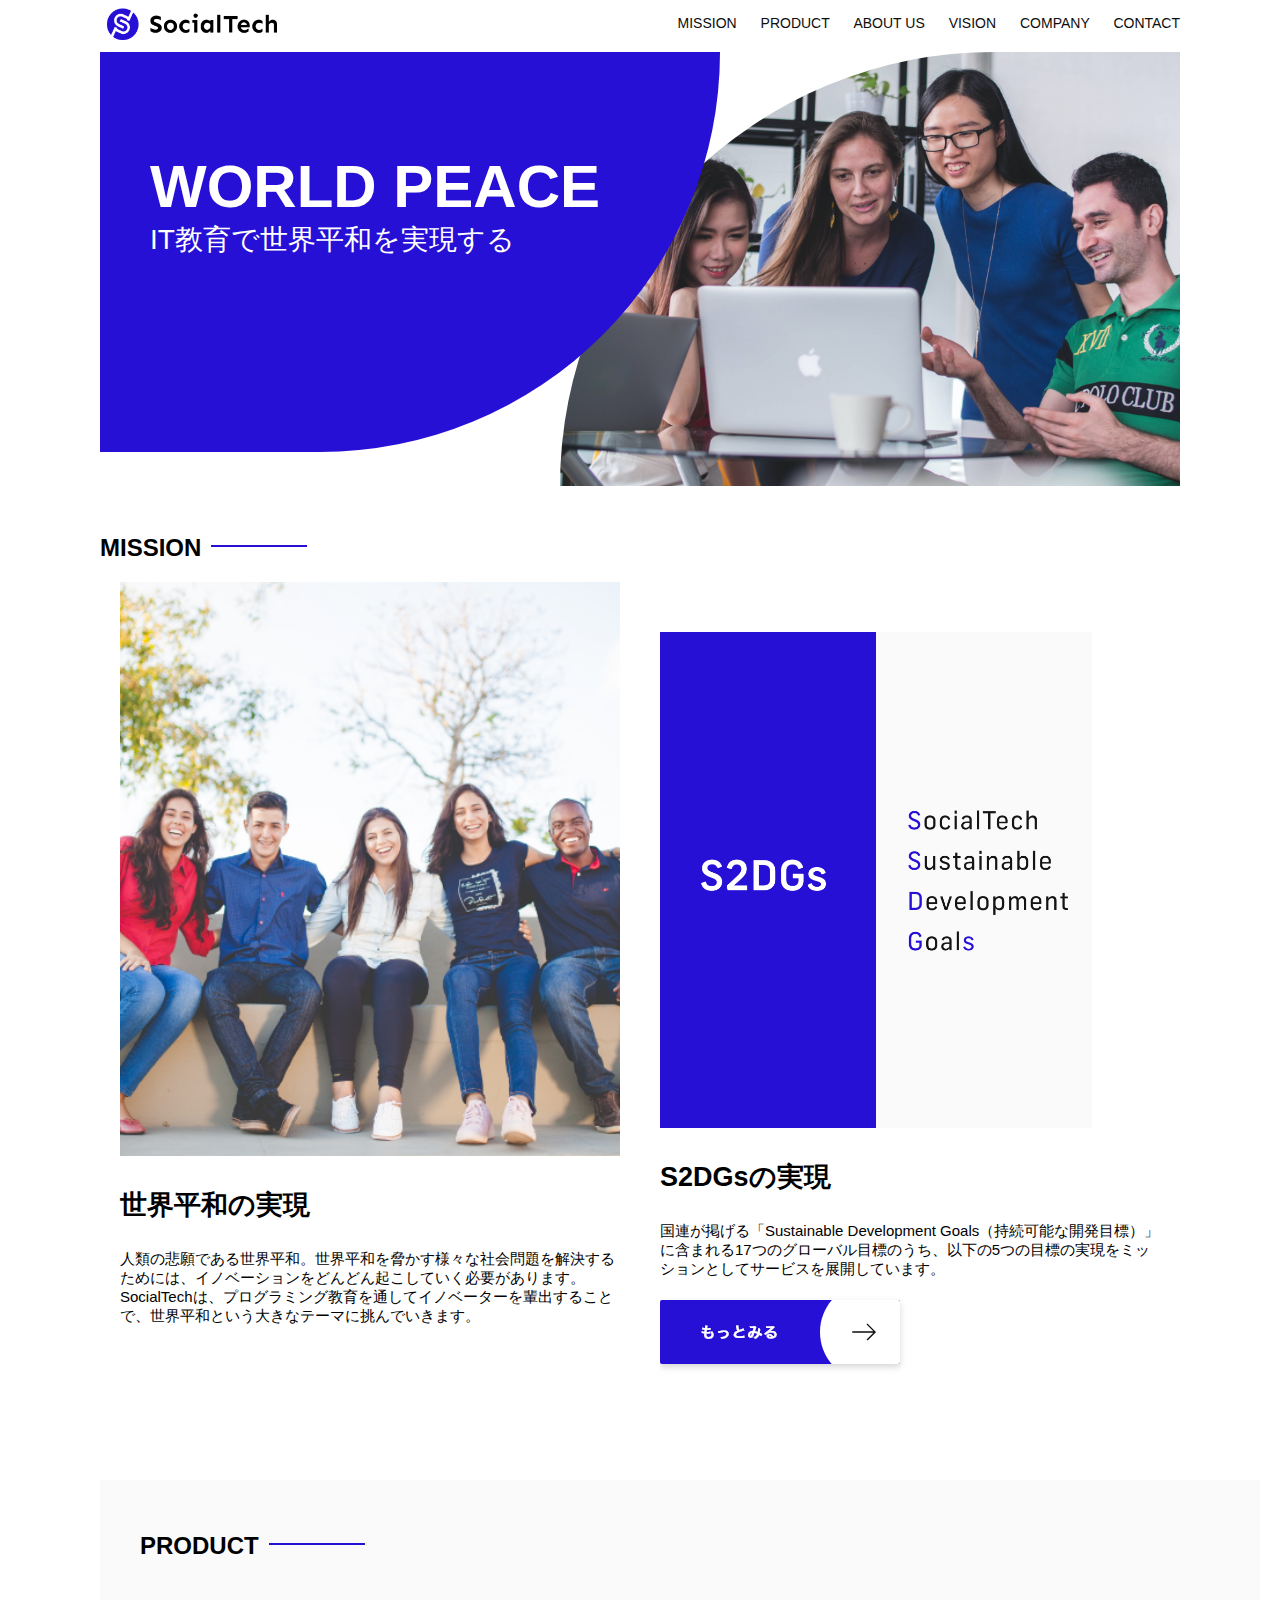
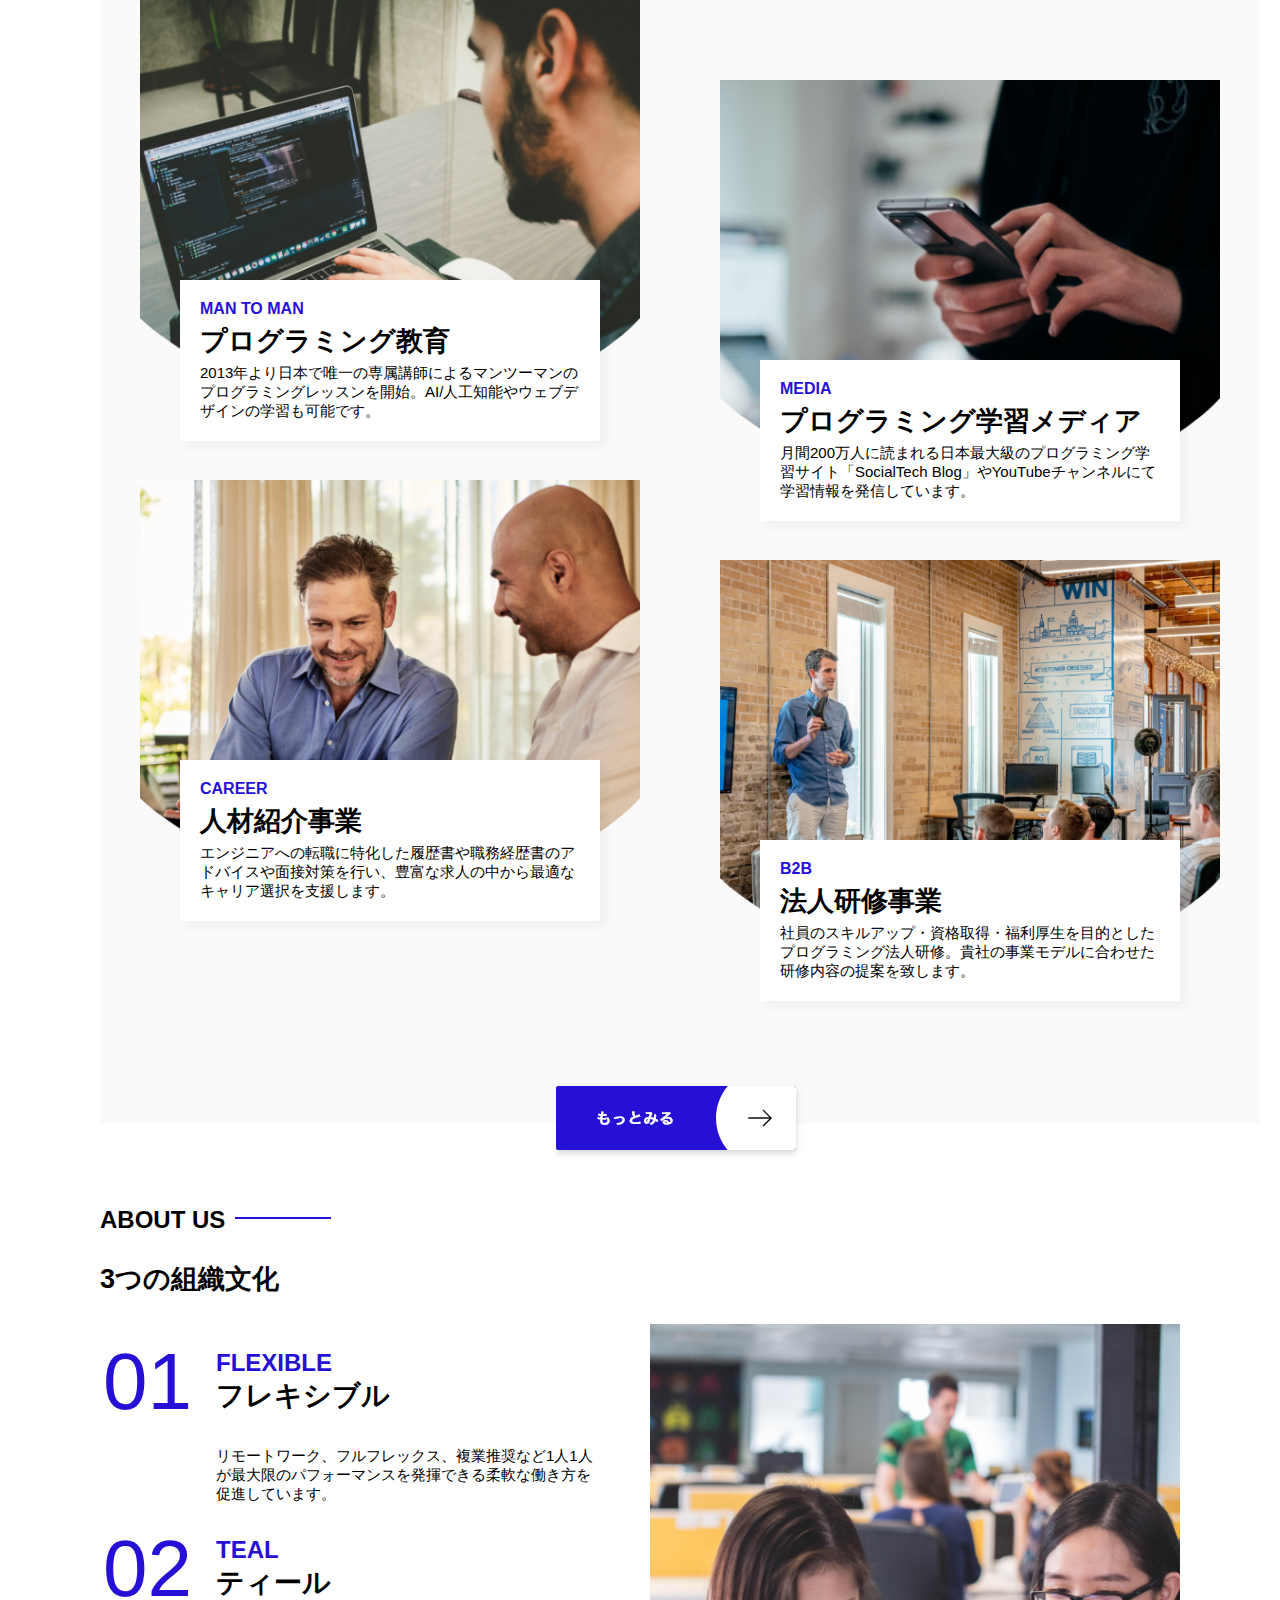
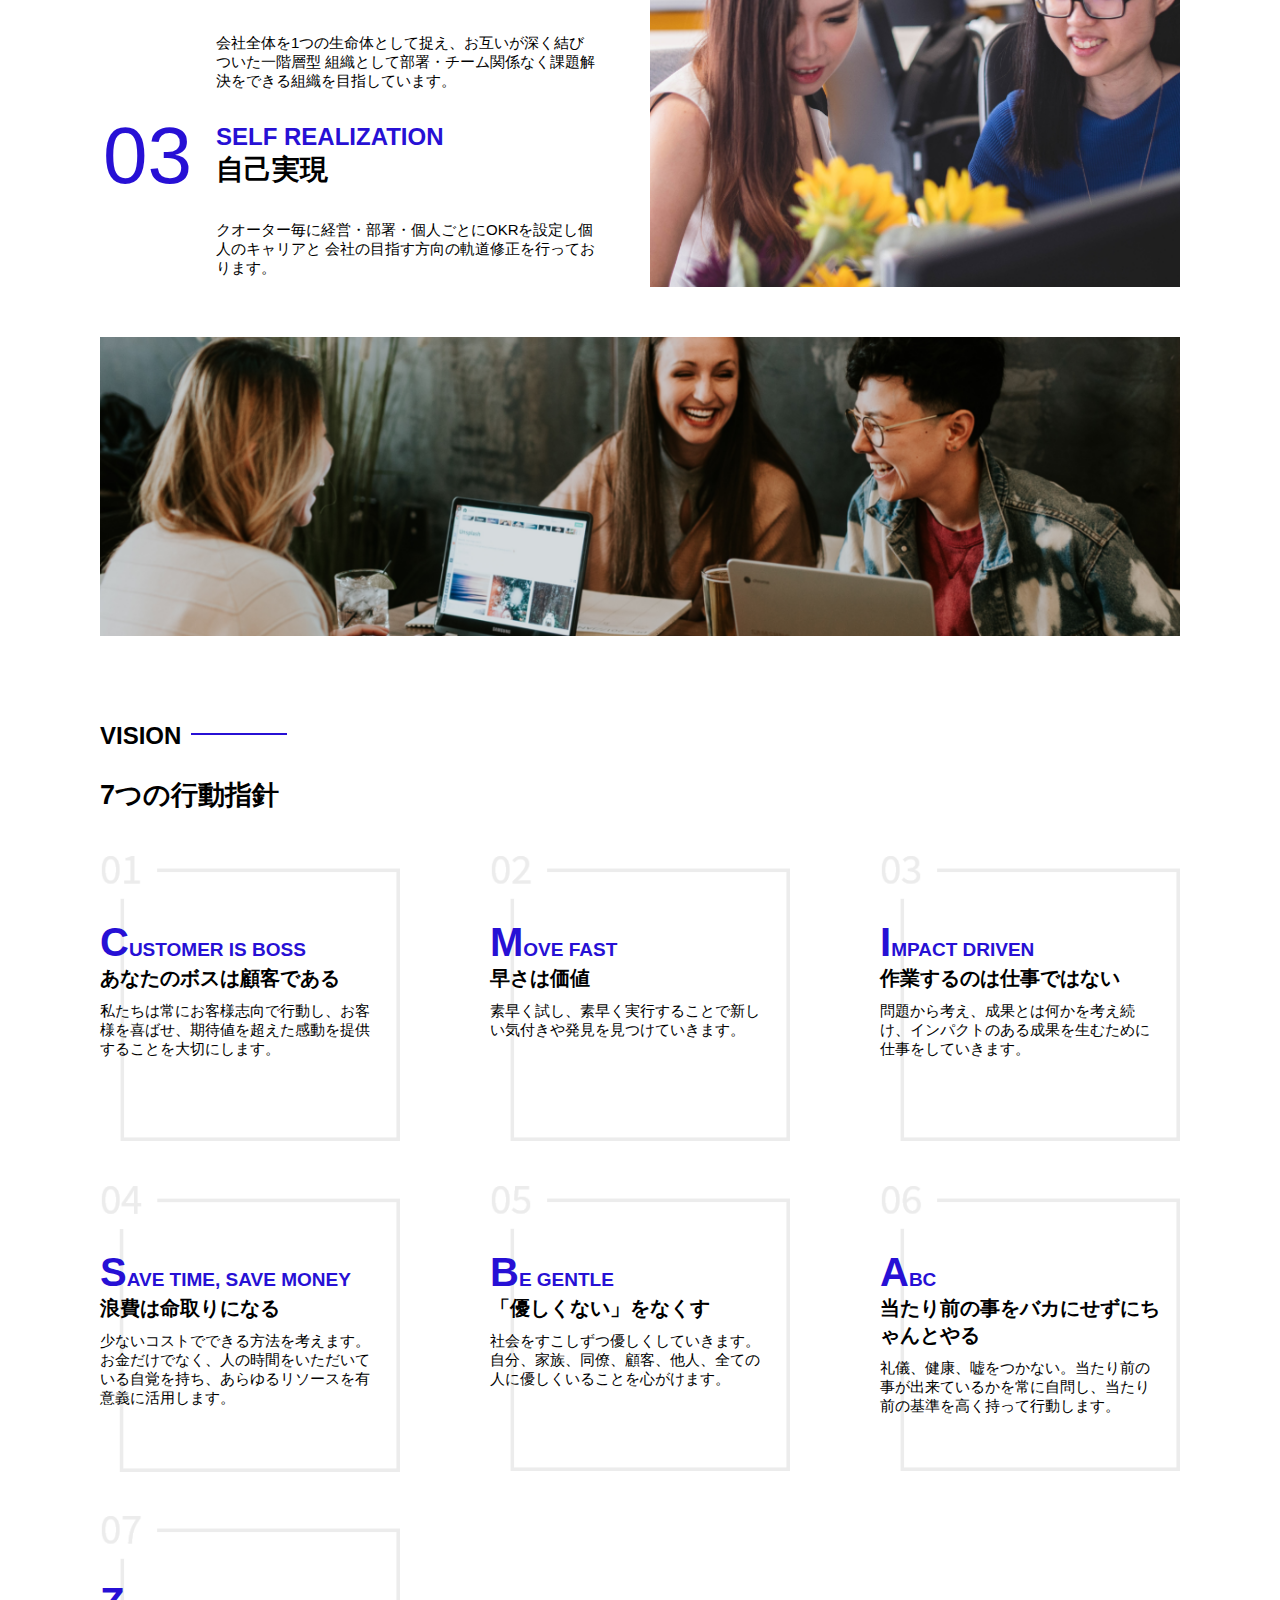
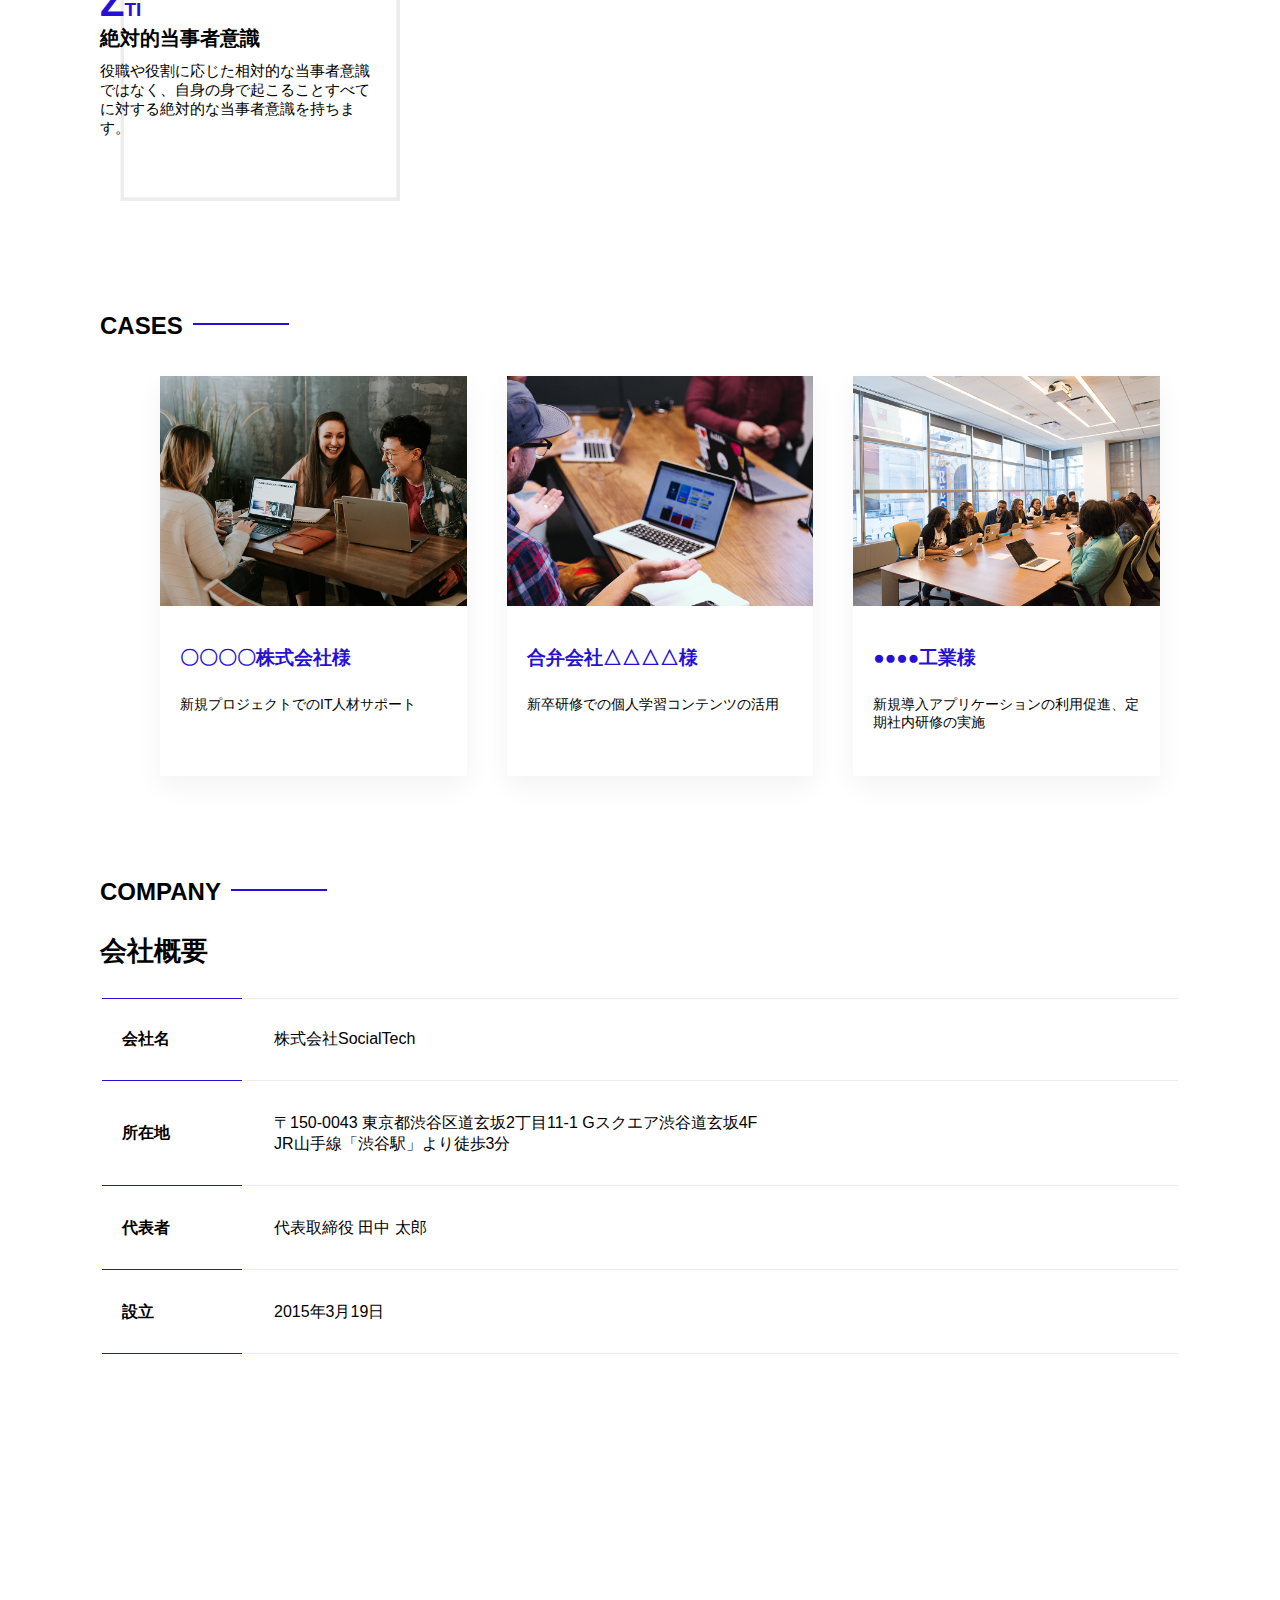
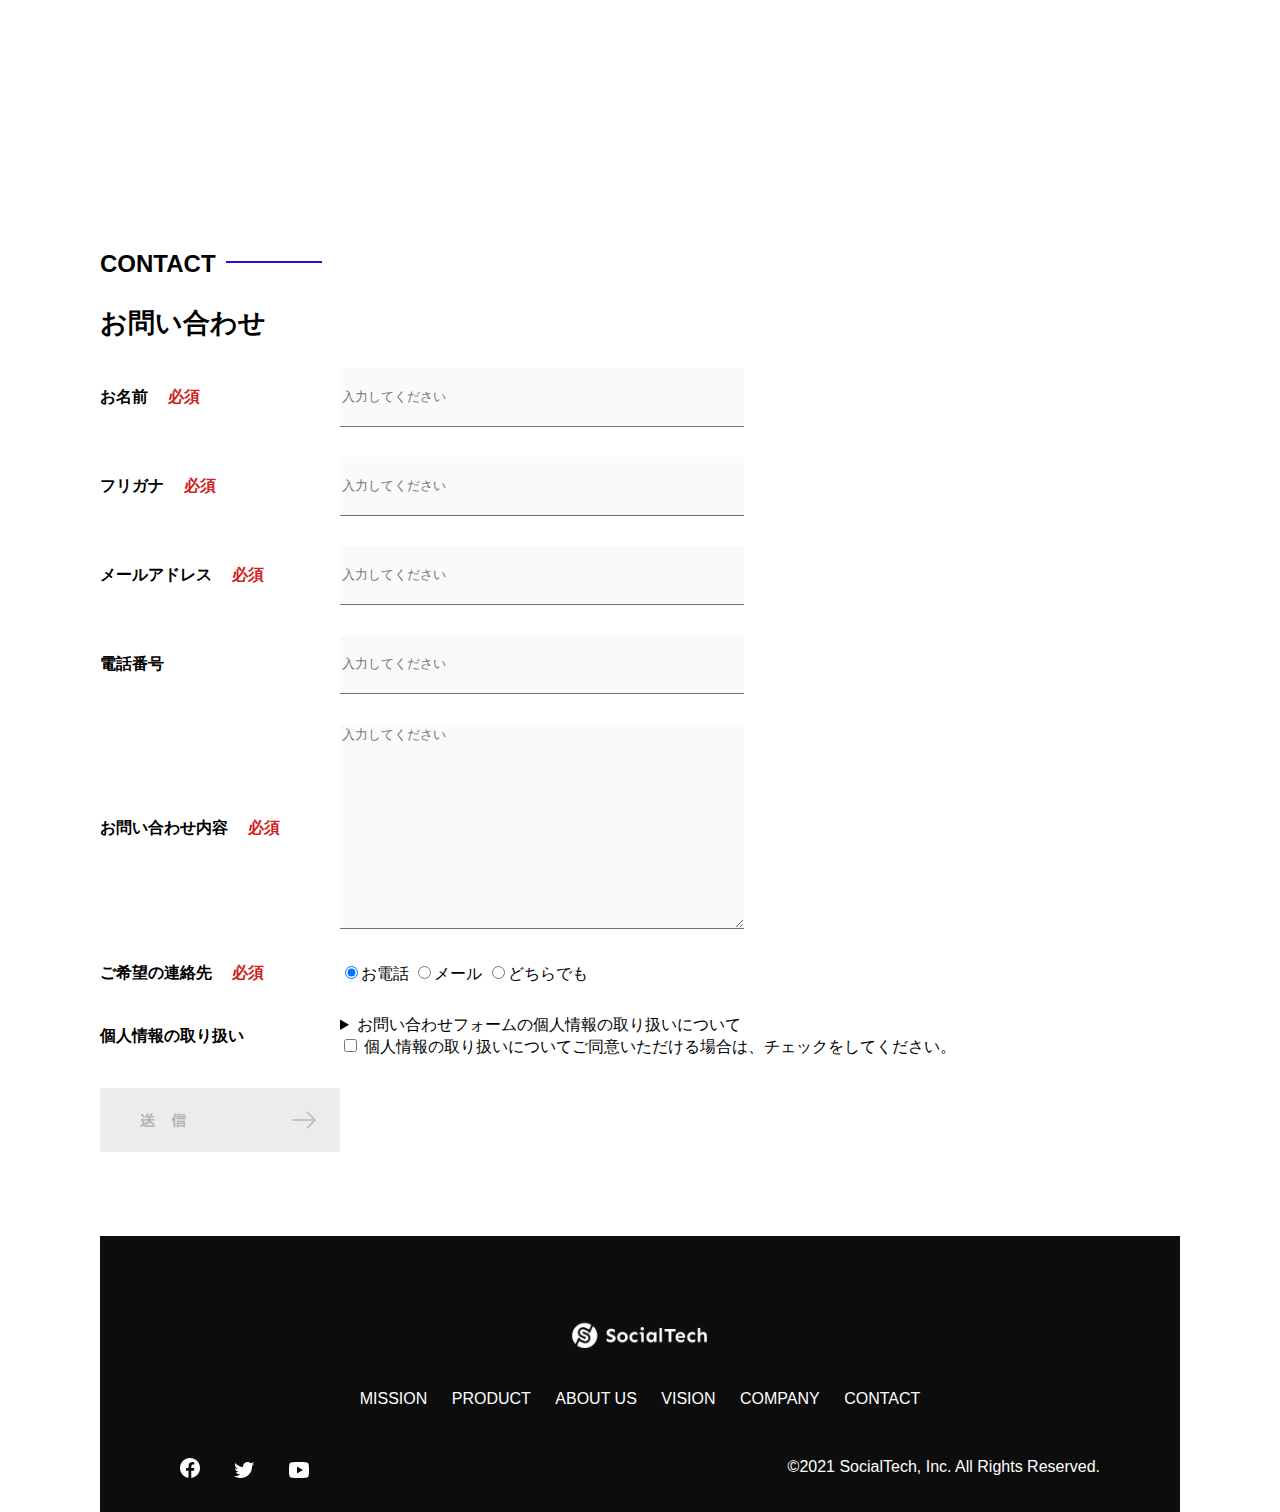
==== commit becb19ae: "index.htmlを修正" ====
--- a/socialtech-kadai_012/socialtech-kadai_012/index.html
+++ b/socialtech-kadai_012/socialtech-kadai_012/index.html
@@ -301,21 +301,21 @@
           <h2 class="index-h2">CASES</h2>
           <ul>
             <li class="case-card">
-              <img class="case-img" src="/images/index/case-1.png" alt="仲良く語り合う3人">
+              <img class="case-img" src="images/index/case-1.png" alt="仲良く語り合う3人">
               <div class="case-info">
                 <h4 class="case-name">〇〇〇〇株式会社様</h4>
                 <p class="case-content">新規プロジェクトでのIT人材サポート</p>
               </div>
             </li>
             <li class="case-card">
-              <img class="case-img" src="/images/index/case-2.png" alt="PCでコンテンツを見る">
+              <img class="case-img" src="images/index/case-2.png" alt="PCでコンテンツを見る">
               <div class="case-info">
                 <h4 class="case-name">合弁会社△△△△様</h4>
                 <p class="case-content">新卒研修での個人学習コンテンツの活用</p>
               </div>
             </li>
             <li class="case-card">
-              <img class="case-img" src="/images/index/case-3.png" alt="社内研修中の会議室">
+              <img class="case-img" src="images/index/case-3.png" alt="社内研修中の会議室">
               <div class="case-info">
                 <h4 class="case-name">●●●●工業様</h4>
                 <p class="case-content">新規導入アプリケーションの利用促進、定期社内研修の実施</p>
